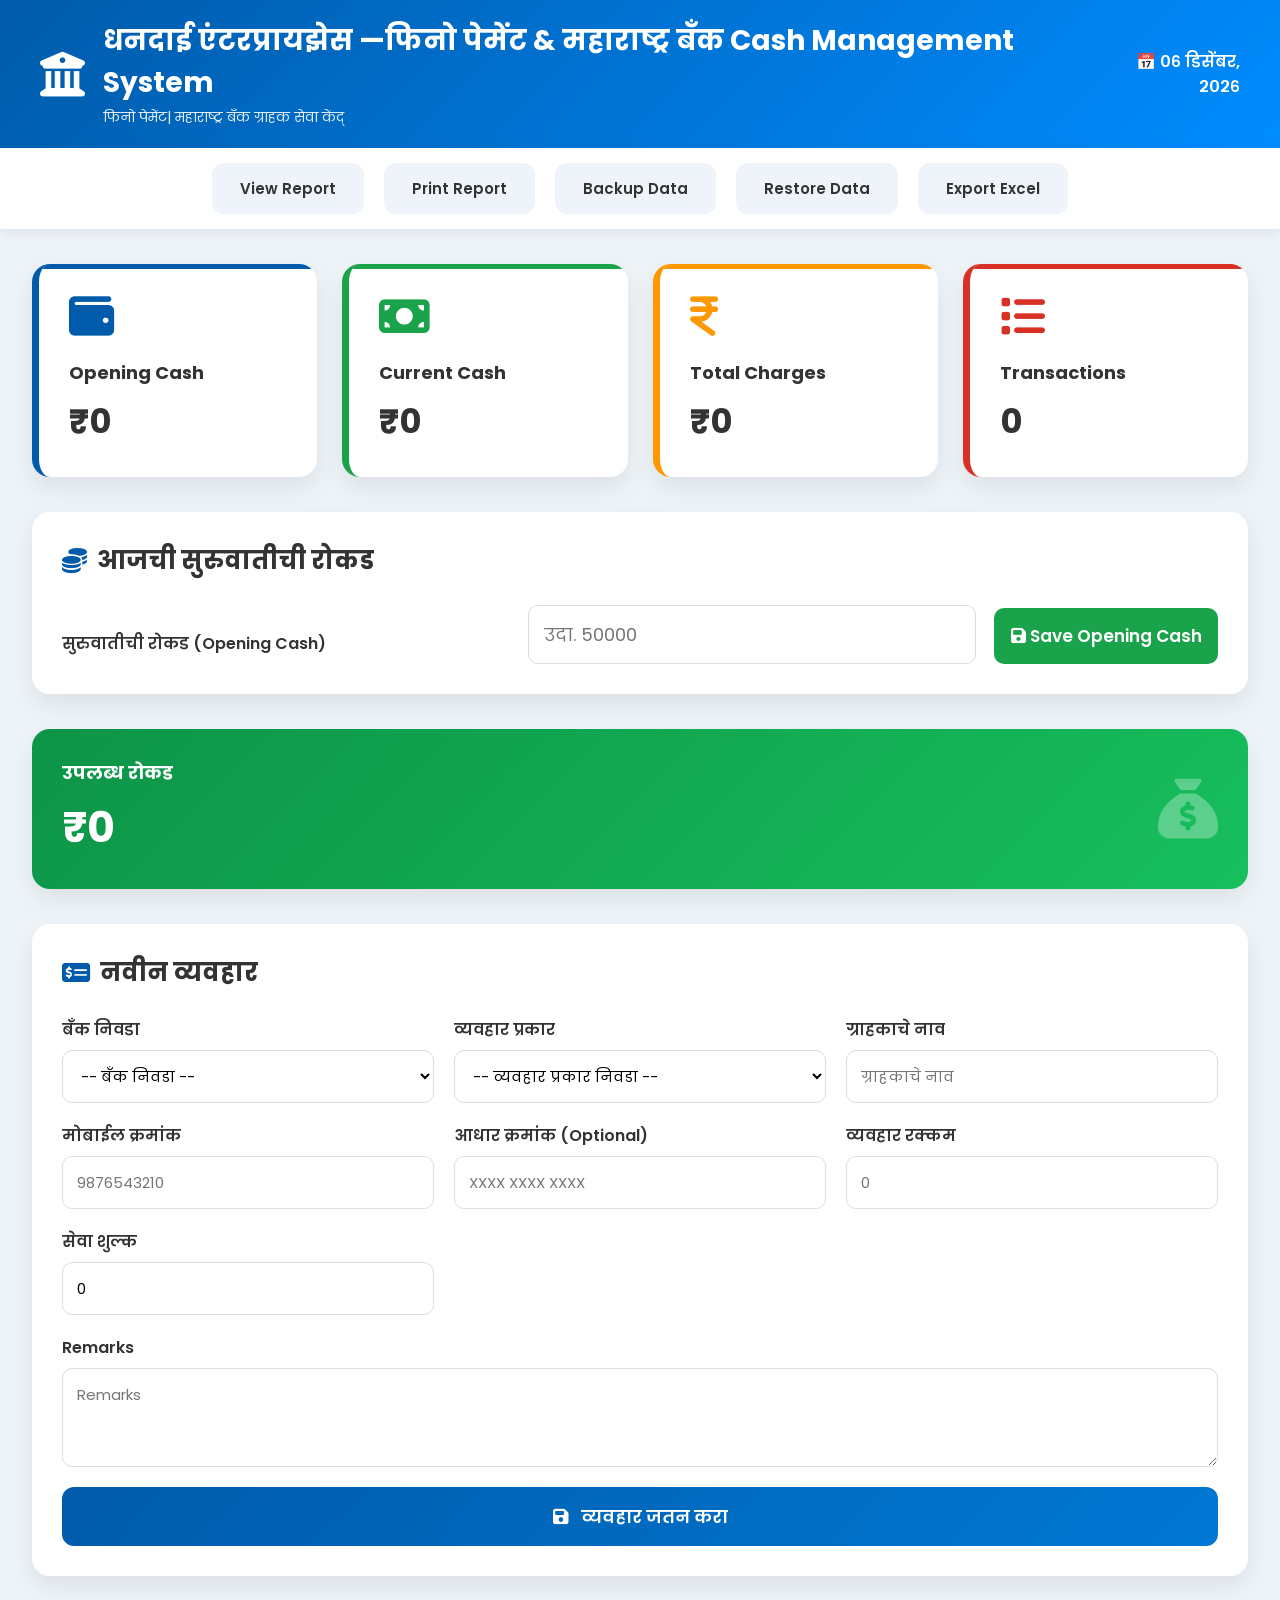
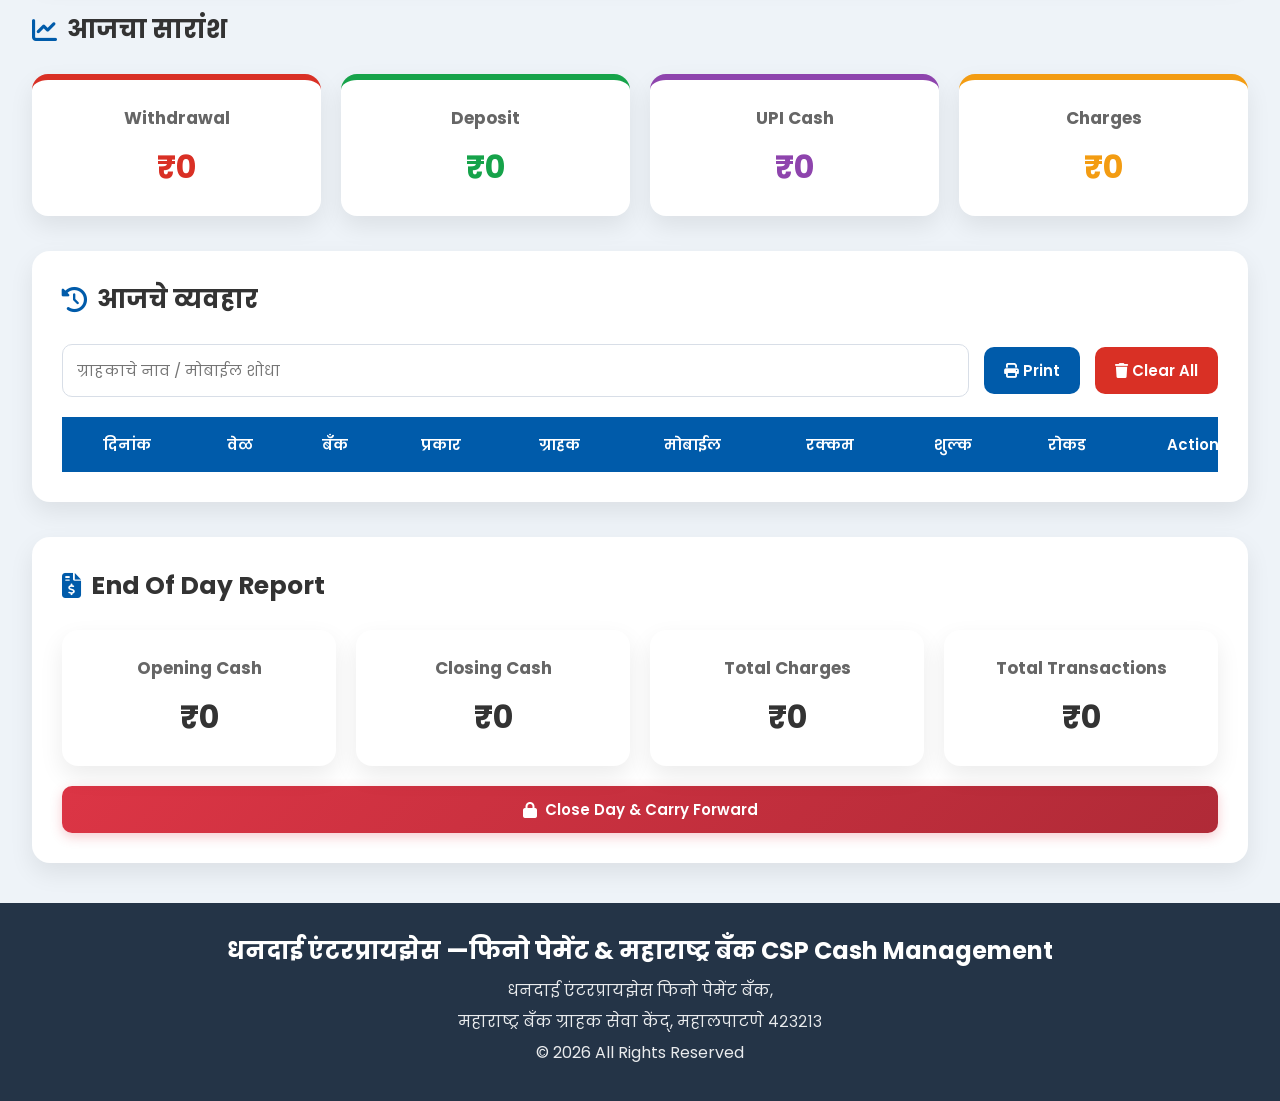
==== Index.html @ 4e7c594b "first commit1" ====
<!DOCTYPE html>
<html lang="mr">

<head>

    <meta charset="UTF-8">
    <meta http-equiv="X-UA-Compatible" content="IE=edge">

    <meta name="viewport"
          content="width=device-width, initial-scale=1.0">

    <title>
       
धनदाई एंटरप्रायझेस</strong> —फिनो पेमेंट & महाराष्ट्र बँक  Cash Management System
    </title>

    <!-- Font Awesome -->

    <link rel="stylesheet"
          href="https://cdnjs.cloudflare.com/ajax/libs/font-awesome/6.7.2/css/all.min.css">

    <!-- Google Font -->

    <link rel="preconnect"
          href="https://fonts.googleapis.com">

    <link rel="preconnect"
          href="https://fonts.gstatic.com"
          crossorigin>

    <link href="https://fonts.googleapis.com/css2?family=Poppins:wght@300;400;500;600;700&display=swap"
          rel="stylesheet">

    <!-- CSS -->

    <link rel="stylesheet"
          href="style.css">

</head>

<body>

<!--==============================
        HEADER
================================-->

<header class="top-header">

    <div class="logo">

        <i class="fa-solid fa-building-columns"></i>

        <div>

            <h1>
धनदाई एंटरप्रायझेस</strong> —फिनो पेमेंट & महाराष्ट्र बँक  Cash Management System</h1>

            <p>
                फिनो पेमेंट|
               महाराष्ट्र बँक ग्राहक सेवा  केंद्
            </p>

        </div>

    </div>

    <div class="header-right">

        <span id="todayDate"></span>

    </div>

</header>

<!--==============================
        NAVIGATION
================================-->

<nav class="navbar">



<button id="viewReport" onclick="redirectReport()" >
View Report
</button>


<button id="printDailyReport">
Print Report
</button>

   <button id="exportBackup">
    Backup Data
</button>

<button id="importBackupBtn">
    Restore Data
</button>

<input 
type="file"
id="importBackup"
accept=".json"
style="display:none">


<button id="exportExcel">
    Export Excel
</button>
    <!-- <button class="active"> -->
        <!-- <i class="fa fa-home"></i> -->
        <!-- Dashboard -->
    <!-- </button> -->

    <!-- <button> -->
        <!-- <i class="fa fa-money-bill-wave"></i> -->
        <!-- Transactions -->
    <!-- </button> -->

    <!-- <button> -->
        <!-- <i class="fa fa-chart-column"></i> -->
        <!-- Reports -->
    <!-- </button> -->

    <!-- <button> -->
        <!-- <i class="fa fa-gear"></i> -->
        <!-- Settings -->
    <!-- </button> -->

</nav>

<!--==============================
        DASHBOARD
================================-->

<section class="dashboard">

    <div class="card blue">

        <i class="fa fa-wallet"></i>

        <h3>Opening Cash</h3>

        <h2 id="openingCashCard">
            ₹0
        </h2>

    </div>

    <div class="card green">

        <i class="fa fa-money-bill"></i>

        <h3>Current Cash</h3>

        <h2 id="currentCashCard">
            ₹0
        </h2>

    </div>

    <div class="card orange">

        <i class="fa fa-indian-rupee-sign"></i>

        <h3>Total Charges</h3>

        <h2 id="chargesCard">
            ₹0
        </h2>

    </div>

    <div class="card red">

        <i class="fa fa-list"></i>

        <h3>Transactions</h3>

        <h2 id="transactionCount">
            0
        </h2>

    </div>

</section>

<!--==============================
        OPENING CASH
================================-->

<section class="opening-section">

    <div class="section-title">

        <i class="fa fa-coins"></i>

        <h2>
            आजची सुरुवातीची रोकड
        </h2>
		<!-- <div class="card"> -->
    <!-- <h3>मागील दिवसाची शिल्लक</h3> -->
    <!-- <h2 id="previousDayCash">₹0</h2> -->
<!-- </div>	 -->

    </div>

    <div class="opening-box">

       <!-- <label> -->

            <!-- updateCash -->

        <!-- </label> -->

        <!-- <input -->
            <!-- type="number" -->
            <!-- id="updateCash" -->
            <!-- placeholder="उदा. 50000"> -->
        <label>

            सुरुवातीची रोकड (Opening Cash)

        </label>

        <input
            type="number"
            id="openingCash"
            placeholder="उदा. 50000">

        <button
            id="saveOpeningCash">

            <i class="fa fa-save"></i>

            Save Opening Cash

        </button>

    </div>

</section>

<!--==============================
        LIVE CASH STATUS
================================-->

<section class="cash-status">

    <div class="status-box">

        <div>

            <h3>

                उपलब्ध रोकड

            </h3>

            <h1 id="liveCash">

                ₹0

            </h1>

        </div>

        <i class="fa fa-sack-dollar"></i>

    </div>

</section>

<!--==============================
    NEXT PART STARTS HERE
    Transaction Form
================================-->
<!-- ===================================================
        TRANSACTION ENTRY
==================================================== -->

<section class="transaction-section">

    <div class="section-title">
        <i class="fa-solid fa-money-check-dollar"></i>
        <h2>नवीन व्यवहार</h2>
    </div>
	<div id="errorBox" class="error-box" style="display:none;"></div>
   <form id="application-form" novalidate>
    <div class="transaction-form">

        <!-- Bank -->

        <div class="form-group">

            <label>
                बँक निवडा
            </label>

            <select id="bank" required>
                 <option value="">-- बँक निवडा --</option>
                <option value="FINO">
                    Fino Payment Bank
                </option>

                <option value="BOM">
                    Bank of Maharashtra
                </option>	

            </select>

        </div>

        <!-- Transaction Type -->

        <div class="form-group">

            <label>

                व्यवहार प्रकार

            </label>

            <select id="transactionType" required >

              <option value="">-- व्यवहार प्रकार निवडा --</option>
                <option value="withdrawal">
                    AEPS Withdrawal
                </option>

                <option value="deposit">
                    AEPS Deposit
                </option>

                <option value="upi">
                    UPI / PhonePe Cash
                </option>

                <option value="cashin">
                    Cash In
                </option>

                <option value="cashout">
                    Cash Out
                </option>

            </select>

        </div>

        <!-- Customer Name -->

        <div class="form-group">

            <label>

                ग्राहकाचे नाव

            </label>

            <input
                type="text"
                id="customerName"
                placeholder="ग्राहकाचे नाव">

        </div>

        <!-- Mobile -->

        <div class="form-group">

            <label>

                मोबाईल क्रमांक

            </label>

            <input
                type="text"
                id="mobile"
                maxlength="10"
                placeholder="9876543210">

        </div>

        <!-- Aadhaar -->

        <div class="form-group">

            <label>

                आधार क्रमांक (Optional)

            </label>

            <input required	
                type="text"
                id="aadhaar"
                maxlength="12"
                placeholder="XXXX XXXX XXXX">

        </div>

        <!-- Amount -->

        <div class="form-group">

            <label>

                व्यवहार रक्कम

            </label>

            <input
                type="number"
                id="amount"
                placeholder="0" required>

        </div>

        <!-- Charge -->

        <div class="form-group">

            <label>

                सेवा शुल्क

            </label>

            <input
                type="number"
                id="charge"
                readonly
                value="0">

        </div>

        <!-- Remarks -->

        <div class="form-group full-width">

            <label>

                Remarks

            </label>

            <textarea
                id="remarks"
                rows="3"
                placeholder="Remarks"></textarea>

        </div>

        <!-- Save -->

        <div class="form-group full-width">

            <button   id="saveTransactions">

                <i class="fa-solid fa-floppy-disk"></i>

                व्यवहार जतन करा

            </button>

        </div>

    </div>
</form>
</section>

<!-- ===================================================
        TODAY SUMMARY
==================================================== -->

<section class="summary-section">

    <div class="section-title">

        <i class="fa-solid fa-chart-line"></i>

        <h2>

            आजचा सारांश

        </h2>

    </div>

    <div class="summary-grid">

        <div class="summary-card withdrawal">

            <h4>

                Withdrawal

            </h4>

            <h2 id="totalWithdrawal">

                ₹0

            </h2>

        </div>

        <div class="summary-card deposit">

            <h4>

                Deposit

            </h4>

            <h2 id="totalDeposit">

                ₹0

            </h2>

        </div>

        <div class="summary-card upi">

            <h4>

                UPI Cash

            </h4>

            <h2 id="totalUPI">

                ₹0

            </h2>

        </div>

        <div class="summary-card charges">

            <h4>

                Charges

            </h4>

            <h2 id="totalCharges">

                ₹0

            </h2>

        </div>

    </div>

</section>

<!-- ===================================================
        PART 1C STARTS BELOW
        Transaction History
==================================================== -->
<!-- ===================================================
        TRANSACTION HISTORY
==================================================== -->

<section class="history-section">

    <div class="section-title">

        <i class="fa-solid fa-clock-rotate-left"></i>

        <h2>आजचे व्यवहार</h2>

    </div>

    <div class="table-actions">

        <input
            type="text"
            id="searchTransaction"
            placeholder="ग्राहकाचे नाव / मोबाईल शोधा">

        <button id="printReport">
            <i class="fa fa-print"></i>
            Print
        </button>

        <button id="clearTransactions">
            <i class="fa fa-trash"></i>
            Clear All
        </button>

    </div>

    <div class="table-responsive">

        <table id="transactionTable">

            <thead>

                <tr>

                     <th>दिनांक </th>
                    <th>वेळ</th>

                    <th>बँक</th>

                    <th>प्रकार</th>

                    <th>ग्राहक</th>

                    <th>मोबाईल</th>

                    <th>रक्कम</th>

                    <th>शुल्क</th>

                    <th>रोकड</th>

                    <th>Action</th>

                </tr>

            </thead>

            <tbody id="transactionBody">

                <!-- JavaScript inserts rows here -->

            </tbody>

        </table>

    </div>

</section>


<!-- ===================================================
        END OF DAY SUMMARY
==================================================== -->

<section class="eod-section">

    <div class="section-title">

        <i class="fa-solid fa-file-invoice-dollar"></i>

        <h2>End Of Day Report</h2>

    </div>

    <div class="summary-grid">

        <div class="summary-card">

            <h4>Opening Cash</h4>

            <h2 id="eodOpening">

                ₹0

            </h2>

        </div>

        <div class="summary-card">

            <h4>Closing Cash</h4>

            <h2 id="eodClosing">

                ₹0

            </h2>

        </div>

        <div class="summary-card">

            <h4>Total Charges</h4>

            <h2 id="eodCharges">

                ₹0

            </h2>

        </div>

        <div class="summary-card">

            <h4>Total Transactions</h4>

            <h2 id="eodTransactions">

                0

            </h2>

        </div>
		<!-- EOD CLOSE BUTTON -->

    <div class="form-group full-width">


        <button
            type="button"
            id="closeDayBtn"
            class="danger-btn">


            <i class="fa-solid fa-lock"></i>


            Close Day & Carry Forward


        </button>


    </div>

    </div>

</section>


<!-- ===================================================
        EDIT TRANSACTION MODAL
==================================================== -->

<div
    class="modal"
    id="editModal">

    <div class="modal-content">

        <div class="modal-header">

            <h2>

                Edit Transaction

            </h2>

            <span
                class="close"
                id="closeModal">

                &times;

            </span>

        </div>

        <div class="modal-body">

            <input
                type="hidden"
                id="editIndex">

            <label>

                Customer Name

            </label>

            <input
                type="text"
                id="editCustomer">

            <label>

                Mobile

            </label>

            <input
                type="text"
                id="editMobile">

            <label>

                Amount

            </label>

            <input
                type="number"
                id="editAmount">

            <label>

                Charge

            </label>

            <input
                type="number"
                id="editCharge">

            <label>

                Remarks

            </label>

            <textarea
                id="editRemarks"
                rows="3"></textarea>

        </div>

        <div class="modal-footer">

            <button id="updateTransaction">

                Update

            </button>

            <button id="cancelEdit">

                Cancel

            </button>

        </div>

    </div>

</div>


<!-- ===================================================
        FOOTER
==================================================== -->

<footer>

    <div class="footer-content">

        <h3>

            
धनदाई एंटरप्रायझेस</strong> —फिनो पेमेंट & महाराष्ट्र बँक CSP Cash Management

        </h3>

        <p>

           धनदाई एंटरप्रायझेस</strong> फिनो पेमेंट बँक, </p>
        <p>महाराष्ट्र बँक ग्राहक सेवा  केंद्, महालपाटणे ४२३२१३

        </p>

        <p>

            © 2026 All Rights Reserved

        </p>

    </div>

</footer>


<!-- ===================================================
        JAVASCRIPT FILE
==================================================== -->

<script src="app.js"></script>

</body>

</html>
---- style.css ----
/* =========================================================
   DHANADAYI CSP CASH MANAGER
   Part 2A
=========================================================*/

/* Google Font */

@import url('https://fonts.googleapis.com/css2?family=Poppins:wght@300;400;500;600;700;800&display=swap');

/* =========================================================
   RESET
=========================================================*/

*{
    margin:0;
    padding:0;
    box-sizing:border-box;
}

html{
    scroll-behavior:smooth;
}

body{

    font-family:'Poppins',sans-serif;

    background:#eef3f8;

    color:#333;

    min-height:100vh;

}


/* =========================================================
   VARIABLES
=========================================================*/

:root{

    --primary:#005baa;

    --secondary:#ffb000;

    --success:#1aa34a;

    --danger:#d93025;

    --warning:#ff9800;

    --white:#ffffff;

    --dark:#243447;

    --light:#f7f9fb;

    --border:#d8dee7;

    --shadow:0 10px 25px rgba(0,0,0,.08);

    --radius:14px;

}


/* =========================================================
   HEADER
=========================================================*/

.top-header{

    display:flex;

    justify-content:space-between;

    align-items:center;

    padding:20px 40px;

    background:linear-gradient(135deg,#005baa,#008cff);

    color:#fff;

    box-shadow:var(--shadow);

}

.logo{

    display:flex;

    align-items:center;

    gap:18px;

}

.logo i{

    font-size:45px;

}

.logo h1{

    font-size:28px;

    font-weight:700;

}

.logo p{

    margin-top:3px;

    opacity:.9;

    font-size:14px;

}

.header-right{

    text-align:right;

    font-size:16px;

    font-weight:600;

}


/* =========================================================
   NAVBAR
=========================================================*/

.navbar{

    background:#fff;

    display:flex;

    justify-content:center;

    gap:20px;

    padding:15px;

    box-shadow:0 3px 12px rgba(0,0,0,.08);

}

.navbar button{

    border:none;

    outline:none;

    cursor:pointer;

    background:#eef4fa;

    color:#333;

    padding:14px 28px;

    border-radius:12px;

    font-size:15px;

    font-weight:600;

    transition:.30s;

}

.navbar button i{

    margin-right:8px;

}

.navbar button:hover{

    background:var(--primary);

    color:#fff;

}

.navbar button.active{

    background:var(--primary);

    color:#fff;

}


/* =========================================================
   SECTION TITLE
=========================================================*/

.section-title{

    display:flex;

    align-items:center;

    gap:10px;

    margin-bottom:25px;

}

.section-title i{

    color:var(--primary);

    font-size:25px;

}

.section-title h2{

    font-size:25px;

    font-weight:700;

}


/* =========================================================
   DASHBOARD
=========================================================*/

.dashboard{

    width:95%;

    margin:35px auto;

    display:grid;

    grid-template-columns:repeat(auto-fit,minmax(250px,1fr));

    gap:25px;

}

.card{

    background:#fff;

    border-radius:18px;

    padding:30px;

    box-shadow:var(--shadow);

    transition:.35s;

    position:relative;

    overflow:hidden;

}

.card:hover{

    transform:translateY(-6px);

}

.card::before{

    position:absolute;

    content:"";

    width:100%;

    height:5px;

    left:0;

    top:0;

}

.card i{

    font-size:45px;

    margin-bottom:20px;

}

.card h3{

    font-size:18px;

    margin-bottom:10px;

}

.card h2{

    font-size:34px;

}

.blue{

    border-left:7px solid var(--primary);

}

.blue::before{

    background:var(--primary);

}

.blue i{

    color:var(--primary);

}

.green{

    border-left:7px solid var(--success);

}

.green::before{

    background:var(--success);

}

.green i{

    color:var(--success);

}

.orange{

    border-left:7px solid var(--warning);

}

.orange::before{

    background:var(--warning);

}

.orange i{

    color:var(--warning);

}

.red{

    border-left:7px solid var(--danger);

}

.red::before{

    background:var(--danger);

}

.red i{

    color:var(--danger);

}


/* =========================================================
   OPENING CASH
=========================================================*/

.opening-section{

    width:95%;

    margin:auto;

    background:#fff;

    padding:30px;

    border-radius:18px;

    box-shadow:var(--shadow);

}

.opening-box{

    display:grid;

    grid-template-columns:2fr 2fr 1fr;

    gap:18px;

    align-items:end;

}

.opening-box label{

    display:block;

    margin-bottom:8px;

    font-weight:600;

}

.opening-box input{

    width:100%;

    padding:15px;

    border-radius:10px;

    border:1px solid var(--border);

    font-size:18px;

}

.opening-box button{

    padding:15px;

    background:var(--success);

    color:#fff;

    border:none;

    border-radius:10px;

    cursor:pointer;

    font-size:17px;

    font-weight:600;

    transition:.30s;

}

.opening-box button:hover{

    background:#12843b;

}


/* =========================================================
   LIVE CASH
=========================================================*/

.cash-status{

    width:95%;

    margin:35px auto;

}

.status-box{

    background:linear-gradient(135deg,#0d9448,#17bf5d);

    color:#fff;

    padding:30px;

    border-radius:18px;

    display:flex;

    justify-content:space-between;

    align-items:center;

    box-shadow:var(--shadow);

}

.status-box h3{

    font-size:18px;

    margin-bottom:10px;

}

.status-box h1{

    font-size:42px;

    font-weight:700;

}

.status-box i{

    font-size:60px;

    opacity:.30;

}


/* =========================================================
   COMMON INPUTS
=========================================================*/

input,
select,
textarea{

    width:100%;

    padding:14px;

    border:1px solid var(--border);

    border-radius:10px;

    outline:none;

    font-size:15px;

    font-family:'Poppins',sans-serif;

    transition:.30s;

}

input:focus,
select:focus,
textarea:focus{

    border-color:var(--primary);

    box-shadow:0 0 8px rgba(0,91,170,.2);

}

button{

    font-family:'Poppins',sans-serif;

}

button:hover{

    opacity:.95;

}
/* =========================================================
   TRANSACTION SECTION
=========================================================*/

.transaction-section{

    width:95%;

    margin:35px auto;

    background:#fff;

    border-radius:18px;

    padding:30px;

    box-shadow:var(--shadow);

}

.transaction-form{

    display:grid;

    grid-template-columns:repeat(auto-fit,minmax(280px,1fr));

    gap:20px;

}

.form-group{

    display:flex;

    flex-direction:column;

}

.form-group label{

    margin-bottom:8px;

    font-weight:600;

    color:#333;

}

.form-group input,
.form-group select,
.form-group textarea{

    background:#fff;

}

.form-group textarea{

    resize:vertical;

    min-height:90px;

}

.full-width{

    grid-column:1/-1;

}


/* =========================================================
   SAVE BUTTON
=========================================================*/

#saveTransactions{

    background:linear-gradient(135deg,#005baa,#0078d4);

    color:#fff;

    border:none;

    padding:16px;

    font-size:18px;

    font-weight:600;

    border-radius:12px;

    cursor:pointer;

    transition:.3s;

}

#saveTransactions:hover{

    transform:translateY(-2px);

    box-shadow:0 10px 25px rgba(0,91,170,.25);

}

#saveTransactions i{

    margin-right:8px;

}

/* ===============================
   Danger Button
================================*/

.danger-btn{

    display:inline-flex;

    align-items:center;

    justify-content:center;

    gap:8px;

    background:linear-gradient(135deg,#dc3545,#b02a37);

    color:#fff;

    border:none;

    border-radius:10px;

    padding:12px 20px;

    font-size:15px;

    font-weight:600;

    cursor:pointer;

    transition:all .3s ease;

    box-shadow:0 4px 12px rgba(220,53,69,.25);

}

.danger-btn:hover{

    background:linear-gradient(135deg,#c82333,#991f2b);

    transform:translateY(-2px);

    box-shadow:0 8px 18px rgba(220,53,69,.35);

}

.danger-btn:active{

    transform:translateY(0);

    box-shadow:0 2px 8px rgba(220,53,69,.25);

}

.danger-btn:focus{

    outline:none;

    box-shadow:0 0 0 4px rgba(220,53,69,.25);

}

.danger-btn:disabled{

    background:#b5b5b5;

    cursor:not-allowed;

    box-shadow:none;

    transform:none;

    opacity:.7;

}

.danger-btn i{

    font-size:16px;

}
/* =========================================================
   SUMMARY SECTION
=========================================================*/

.summary-section{

    width:95%;

    margin:35px auto;

}

.summary-grid{

    display:grid;

    grid-template-columns:repeat(auto-fit,minmax(220px,1fr));

    gap:20px;

}

.summary-card{

    background:#fff;

    border-radius:16px;

    padding:25px;

    text-align:center;

    box-shadow:var(--shadow);

    transition:.3s;

    position:relative;

    overflow:hidden;

}

.summary-card:hover{

    transform:translateY(-5px);

}

.summary-card h4{

    font-size:17px;

    color:#666;

    margin-bottom:12px;

}

.summary-card h2{

    font-size:32px;

    font-weight:700;

}


/* =========================================================
   SUMMARY COLORS
=========================================================*/

.withdrawal{

    border-top:6px solid #d93025;

}

.withdrawal h2{

    color:#d93025;

}

.deposit{

    border-top:6px solid #16a34a;

}

.deposit h2{

    color:#16a34a;

}

.upi{

    border-top:6px solid #8e44ad;

}

.upi h2{

    color:#8e44ad;

}

.charges{

    border-top:6px solid #f39c12;

}

.charges h2{

    color:#f39c12;

}


/* =========================================================
   TRANSACTION TYPE COLORS
=========================================================*/

.withdraw-bg{

    background:#fdecec;

}

.deposit-bg{

    background:#ecfff3;

}

.upi-bg{

    background:#f5ecff;

}

.cashin-bg{

    background:#e9fbff;

}

.cashout-bg{

    background:#fff4dd;

}


/* =========================================================
   FORM VALIDATION
=========================================================*/

input.error,
select.error,
textarea.error{

    border:2px solid #d93025;

    background:#fff2f2;

}

.error-text{

    color:#d93025;

    font-size:13px;

    margin-top:5px;

}


/* =========================================================
   SUCCESS MESSAGE
=========================================================*/

.success-box{

    background:#eafaf0;

    color:#16a34a;

    border-left:5px solid #16a34a;

    padding:15px;

    border-radius:10px;

    margin-bottom:20px;

    font-weight:600;

}


/* =========================================================
   WARNING MESSAGE
=========================================================*/

.warning-box{

    background:#fff8e8;

    color:#e67e22;

    border-left:5px solid #f39c12;

    padding:15px;

    border-radius:10px;

    margin-bottom:20px;

}


/* =========================================================
   BADGE
=========================================================*/

.badge{

    display:inline-block;

    padding:5px 12px;

    border-radius:50px;

    font-size:13px;

    font-weight:600;

}

.badge-fino{

    background:#d9ebff;

    color:#005baa;

}

.badge-bom{

    background:#fff2d7;

    color:#9a5a00;

}


/* =========================================================
   BUTTONS
=========================================================*/

.btn{

    padding:12px 18px;

    border:none;

    border-radius:10px;

    cursor:pointer;

    font-weight:600;

    transition:.3s;

}

.btn-primary{

    background:#005baa;

    color:#fff;

}

.btn-success{

    background:#16a34a;

    color:#fff;

}

.btn-danger{

    background:#d93025;

    color:#fff;

}

.btn-warning{

    background:#f39c12;

    color:#fff;

}

.btn:hover{

    transform:translateY(-2px);

}


/* =========================================================
   CARD ANIMATION
=========================================================*/

.card,
.summary-card,
.transaction-section,
.opening-section{

    animation:fadeUp .5s ease;

}

@keyframes fadeUp{

    from{

        opacity:0;

        transform:translateY(20px);

    }

    to{

        opacity:1;

        transform:translateY(0);

    }

}


/* =========================================================
   LOADING SPINNER
=========================================================*/

.loader{

    width:40px;

    height:40px;

    border:5px solid #ddd;

    border-top:5px solid #005baa;

    border-radius:50%;

    animation:spin .8s linear infinite;

    margin:auto;

}

@keyframes spin{

    from{

        transform:rotate(0deg);

    }

    to{

        transform:rotate(360deg);

    }

}


/* =========================================================
   SPACING UTILITIES
=========================================================*/

.mt-10{margin-top:10px;}
.mt-20{margin-top:20px;}
.mt-30{margin-top:30px;}

.mb-10{margin-bottom:10px;}
.mb-20{margin-bottom:20px;}
.mb-30{margin-bottom:30px;}

.text-center{

    text-align:center;

}

.text-right{

    text-align:right;

}

.fw-bold{

    font-weight:700;

}
/* =========================================================
   PART 2C-1
   TRANSACTION TABLE
=========================================================*/

.history-section{

    width:95%;

    margin:35px auto;

    background:#fff;

    border-radius:18px;

    padding:30px;

    box-shadow:var(--shadow);

}

.table-actions{

    display:flex;

    justify-content:space-between;

    align-items:center;

    gap:15px;

    margin-bottom:20px;

    flex-wrap:wrap;

}

.table-actions input{

    flex:1;

    min-width:250px;

}

.table-actions button{

    border:none;

    padding:12px 20px;

    border-radius:10px;

    cursor:pointer;

    font-size:15px;

    font-weight:600;

    color:#fff;

    transition:.3s;

}

#printReport{

    background:#005baa;

}

#printReport:hover{

    background:#004b8d;

}

#clearTransactions{

    background:#d93025;

}

#clearTransactions:hover{

    background:#b71c1c;

}


/* =========================================================
   TABLE
=========================================================*/

.table-responsive{

    width:100%;

    overflow-x:auto;

}

table{

    width:100%;

    border-collapse:collapse;

    min-width:1200px;

}

thead{

    background:#005baa;

    color:#fff;

}

thead th{

    padding:16px;

    text-align:center;

    font-size:15px;

    font-weight:600;

}

tbody td{

    padding:14px;

    border-bottom:1px solid #e7e7e7;

    text-align:center;

    font-size:14px;

}

tbody tr:nth-child(even){

    background:#f8fbff;

}

tbody tr:hover{

    background:#eef6ff;

}

.amount-credit{

    color:#16a34a;

    font-weight:700;

}

.amount-debit{

    color:#d93025;

    font-weight:700;

}

.balance{

    font-weight:700;

    color:#005baa;

}


/* =========================================================
   ACTION BUTTONS
=========================================================*/

.action-btn{

    border:none;

    cursor:pointer;

    padding:8px 12px;

    border-radius:8px;

    color:#fff;

    margin:2px;

    transition:.3s;

}

.edit-btn{

    background:#ff9800;

}

.edit-btn:hover{

    background:#e68900;

}

.delete-btn{

    background:#d93025;

}

.delete-btn:hover{

    background:#b71c1c;

}


/* =========================================================
   END OF DAY SUMMARY
=========================================================*/

.eod-section{

    width:95%;

    margin:35px auto;

    background:#fff;

    border-radius:18px;

    padding:30px;

    box-shadow:var(--shadow);

}


/* =========================================================
   MODAL
=========================================================*/

.modal{

    display:none;

    position:fixed;

    inset:0;

    background:rgba(0,0,0,.55);

    z-index:999;

    justify-content:center;

    align-items:center;

    padding:20px;

}

.modal-content{

    width:100%;

    max-width:650px;

    background:#fff;

    border-radius:18px;

    overflow:hidden;

    animation:modalOpen .35s ease;

}

@keyframes modalOpen{

    from{

        transform:translateY(-30px);

        opacity:0;

    }

    to{

        transform:translateY(0);

        opacity:1;

    }

}

.modal-header{

    background:#005baa;

    color:#fff;

    padding:18px 25px;

    display:flex;

    justify-content:space-between;

    align-items:center;

}

.modal-header h2{

    font-size:22px;

}

.close{

    font-size:30px;

    cursor:pointer;

}

.modal-body{

    padding:25px;

}

.modal-body label{

    display:block;

    margin-top:15px;

    margin-bottom:6px;

    font-weight:600;

}

.modal-footer{

    display:flex;

    justify-content:flex-end;

    gap:12px;

    padding:20px 25px;

    background:#f5f7fa;

}

#updateTransaction{

    background:#16a34a;

    color:#fff;

    border:none;

    padding:12px 22px;

    border-radius:10px;

    cursor:pointer;

}

#cancelEdit{

    background:#d93025;

    color:#fff;

    border:none;

    padding:12px 22px;

    border-radius:10px;

    cursor:pointer;

}


/* =========================================================
   FOOTER
=========================================================*/

footer{

    margin-top:40px;

    background:#243447;

    color:#fff;

    text-align:center;

    padding:30px 20px;

}

.footer-content h3{

    margin-bottom:10px;

    font-size:24px;

}

.footer-content p{

    margin:6px 0;

    opacity:.9;

}

/* =========================================================
   PART 2C-2A
   RESPONSIVE DESIGN
=========================================================*/


/* =========================================================
   LARGE DESKTOP
=========================================================*/

@media (max-width:1200px){

    .top-header{

        padding:20px 25px;

    }


    .logo h1{

        font-size:24px;

    }


    .dashboard{

        grid-template-columns:repeat(2,1fr);

    }


    .opening-box{

        grid-template-columns:1fr 1fr;

    }


    .opening-box button{

        grid-column:1/-1;

    }

}



/* =========================================================
   TABLET VIEW
=========================================================*/

@media (max-width:992px){


    .top-header{

        flex-direction:column;

        text-align:center;

        gap:15px;

    }


    .header-right{

        text-align:center;

    }


    .navbar{

        flex-wrap:wrap;

    }


    .navbar button{

        padding:12px 18px;

    }


    .dashboard{

        grid-template-columns:repeat(2,1fr);

    }


    .transaction-form{

        grid-template-columns:repeat(2,1fr);

    }


    .summary-grid{

        grid-template-columns:repeat(2,1fr);

    }


    .status-box h1{

        font-size:36px;

    }


}



/* =========================================================
   MOBILE VIEW
=========================================================*/

@media (max-width:768px){


    body{

        font-size:14px;

    }



    .top-header{

        padding:18px 15px;

    }



    .logo{

        flex-direction:column;

        gap:8px;

    }



    .logo i{

        font-size:38px;

    }



    .logo h1{

        font-size:20px;

    }



    .logo p{

        font-size:12px;

    }



    .navbar{

        display:grid;

        grid-template-columns:repeat(2,1fr);

        gap:10px;

        padding:12px;

    }



    .navbar button{

        width:100%;

        font-size:13px;

        padding:12px 8px;

    }



    .dashboard{

        width:92%;

        grid-template-columns:1fr;

        gap:15px;

    }



    .card{

        padding:22px;

    }



    .card h2{

        font-size:28px;

    }



    .opening-section,
    .transaction-section,
    .history-section,
    .eod-section{

        width:92%;

        padding:20px;

    }



    .opening-box{

        grid-template-columns:1fr;

    }



    .transaction-form{

        grid-template-columns:1fr;

    }



    .full-width{

        grid-column:auto;

    }



    .summary-grid{

        grid-template-columns:1fr;

    }



    .status-box{

        padding:22px;

    }



    .status-box h1{

        font-size:30px;

    }



    .status-box i{

        font-size:45px;

    }



    .table-actions{

        flex-direction:column;

        align-items:stretch;

    }



    .table-actions button{

        width:100%;

    }



    .modal-content{

        max-height:90vh;

        overflow-y:auto;

    }



    .modal-footer{

        flex-direction:column;

    }



    .modal-footer button{

        width:100%;

    }



    footer{

        padding:25px 15px;

    }


}



/* =========================================================
   SMALL MOBILE
=========================================================*/

@media (max-width:480px){



    .navbar{

        grid-template-columns:1fr;

    }



    .section-title h2{

        font-size:20px;

    }



    .card i{

        font-size:35px;

    }



    .card h3{

        font-size:16px;

    }



    .summary-card h2{

        font-size:26px;

    }



    input,
    select,
    textarea{

        padding:12px;

        font-size:14px;

    }



    #saveTransaction{

        font-size:15px;

        padding:14px;

    }



    .footer-content h3{

        font-size:20px;

    }


}



/* =========================================================
   LANDSCAPE MOBILE
=========================================================*/

@media (max-height:500px) and (orientation:landscape){


    .top-header{

        flex-direction:row;

    }


    .dashboard{

        grid-template-columns:repeat(2,1fr);

    }


}

/* =========================================================
   PART 2C-2B
   PRINT + DARK MODE + FINAL POLISH
=========================================================*/


/* =========================================================
   PRINT REPORT STYLE
=========================================================*/

@media print {


    body{

        background:#fff;

        color:#000;

    }


    .top-header{

        background:#fff !important;

        color:#000;

        box-shadow:none;

        border-bottom:2px solid #000;

    }


    .navbar,
    .opening-section,
    .transaction-section,
    .table-actions,
    .modal,
    footer,
    button{

        display:none !important;

    }


    .dashboard{

        display:grid;

        grid-template-columns:repeat(4,1fr);

        gap:10px;

    }


    .card,
    .summary-card,
    .history-section,
    .eod-section{

        box-shadow:none;

        border:1px solid #000;

    }


    .history-section,
    .eod-section{

        width:100%;

        margin:10px 0;

    }


    table{

        min-width:100%;

        border:1px solid #000;

    }


    th{

        background:#eee !important;

        color:#000 !important;

    }


    td,
    th{

        border:1px solid #000;

        padding:8px;

    }


    .status-box{

        background:#fff !important;

        color:#000;

        border:2px solid #000;

    }


}



/* =========================================================
   DARK MODE
=========================================================*/


.dark-mode{


    background:#121212;

    color:#eee;

}



.dark-mode .top-header{

    background:#1e1e1e;

}



.dark-mode .navbar,
.dark-mode .card,
.dark-mode .opening-section,
.dark-mode .transaction-section,
.dark-mode .history-section,
.dark-mode .eod-section,
.dark-mode .summary-card{

    background:#1f1f1f;

    color:#eee;

}



.dark-mode input,
.dark-mode select,
.dark-mode textarea{

    background:#2a2a2a;

    color:#fff;

    border-color:#444;

}



.dark-mode table{

    color:#fff;

}



.dark-mode tbody tr:nth-child(even){

    background:#292929;

}



.dark-mode tbody tr:hover{

    background:#333;

}



.dark-mode .section-title h2,
.dark-mode label{

    color:#fff;

}



.dark-mode footer{

    background:#000;

}



/* =========================================================
   CUSTOM SCROLLBAR
=========================================================*/


::-webkit-scrollbar{

    width:10px;

    height:10px;

}


::-webkit-scrollbar-track{

    background:#eef3f8;

}


::-webkit-scrollbar-thumb{

    background:#005baa;

    border-radius:10px;

}


::-webkit-scrollbar-thumb:hover{

    background:#003f78;

}



/* =========================================================
   EXTRA UTILITY CLASSES
=========================================================*/


.d-none{

    display:none !important;

}


.d-flex{

    display:flex;

}


.align-center{

    align-items:center;

}


.justify-center{

    justify-content:center;

}


.justify-between{

    justify-content:space-between;

}



.w-100{

    width:100%;

}



.pointer{

    cursor:pointer;

}



.rounded{

    border-radius:12px;

}



.shadow{

    box-shadow:var(--shadow);

}



.text-primary{

    color:var(--primary);

}



.text-success{

    color:var(--success);

}



.text-danger{

    color:var(--danger);

}



.text-warning{

    color:var(--warning);

}



/* =========================================================
   SMOOTH TRANSITIONS
=========================================================*/


*{

    transition:

    background-color .25s ease,

    color .25s ease,

    border-color .25s ease;

}



/* =========================================================
   APPLICATION LOADING SCREEN
=========================================================*/


.app-loader{

    position:fixed;

    inset:0;

    background:#fff;

    display:flex;

    justify-content:center;

    align-items:center;

    z-index:9999;

}



.app-loader .spinner{

    width:60px;

    height:60px;

    border-radius:50%;

    border:6px solid #ddd;

    border-top-color:#005baa;

    animation:loaderRotate 1s linear infinite;

}



@keyframes loaderRotate{


    from{

        transform:rotate(0deg);

    }


    to{

        transform:rotate(360deg);

    }


}


/* =========================================================
   END OF STYLE.CSS
=========================================================*/

/* ===============================
   PROFESSIONAL ERROR MESSAGE
================================*/


.error-box{

    display:none;

    background:#fff0f0;

    color:#c62828;

    border-left:5px solid #d93025;

    padding:15px 20px;

    margin-bottom:20px;

    border-radius:10px;

    font-weight:600;

    animation:shake .3s;

}


.error-box ul{

    margin-left:20px;

}


.input-error{

    border:2px solid #d93025 !important;

    background:#fff5f5;

}


@keyframes shake{

    0%{

        transform:translateX(0);

    }

    25%{

        transform:translateX(-5px);

    }

    50%{

        transform:translateX(5px);

    }

    100%{

        transform:translateX(0);

    }

}
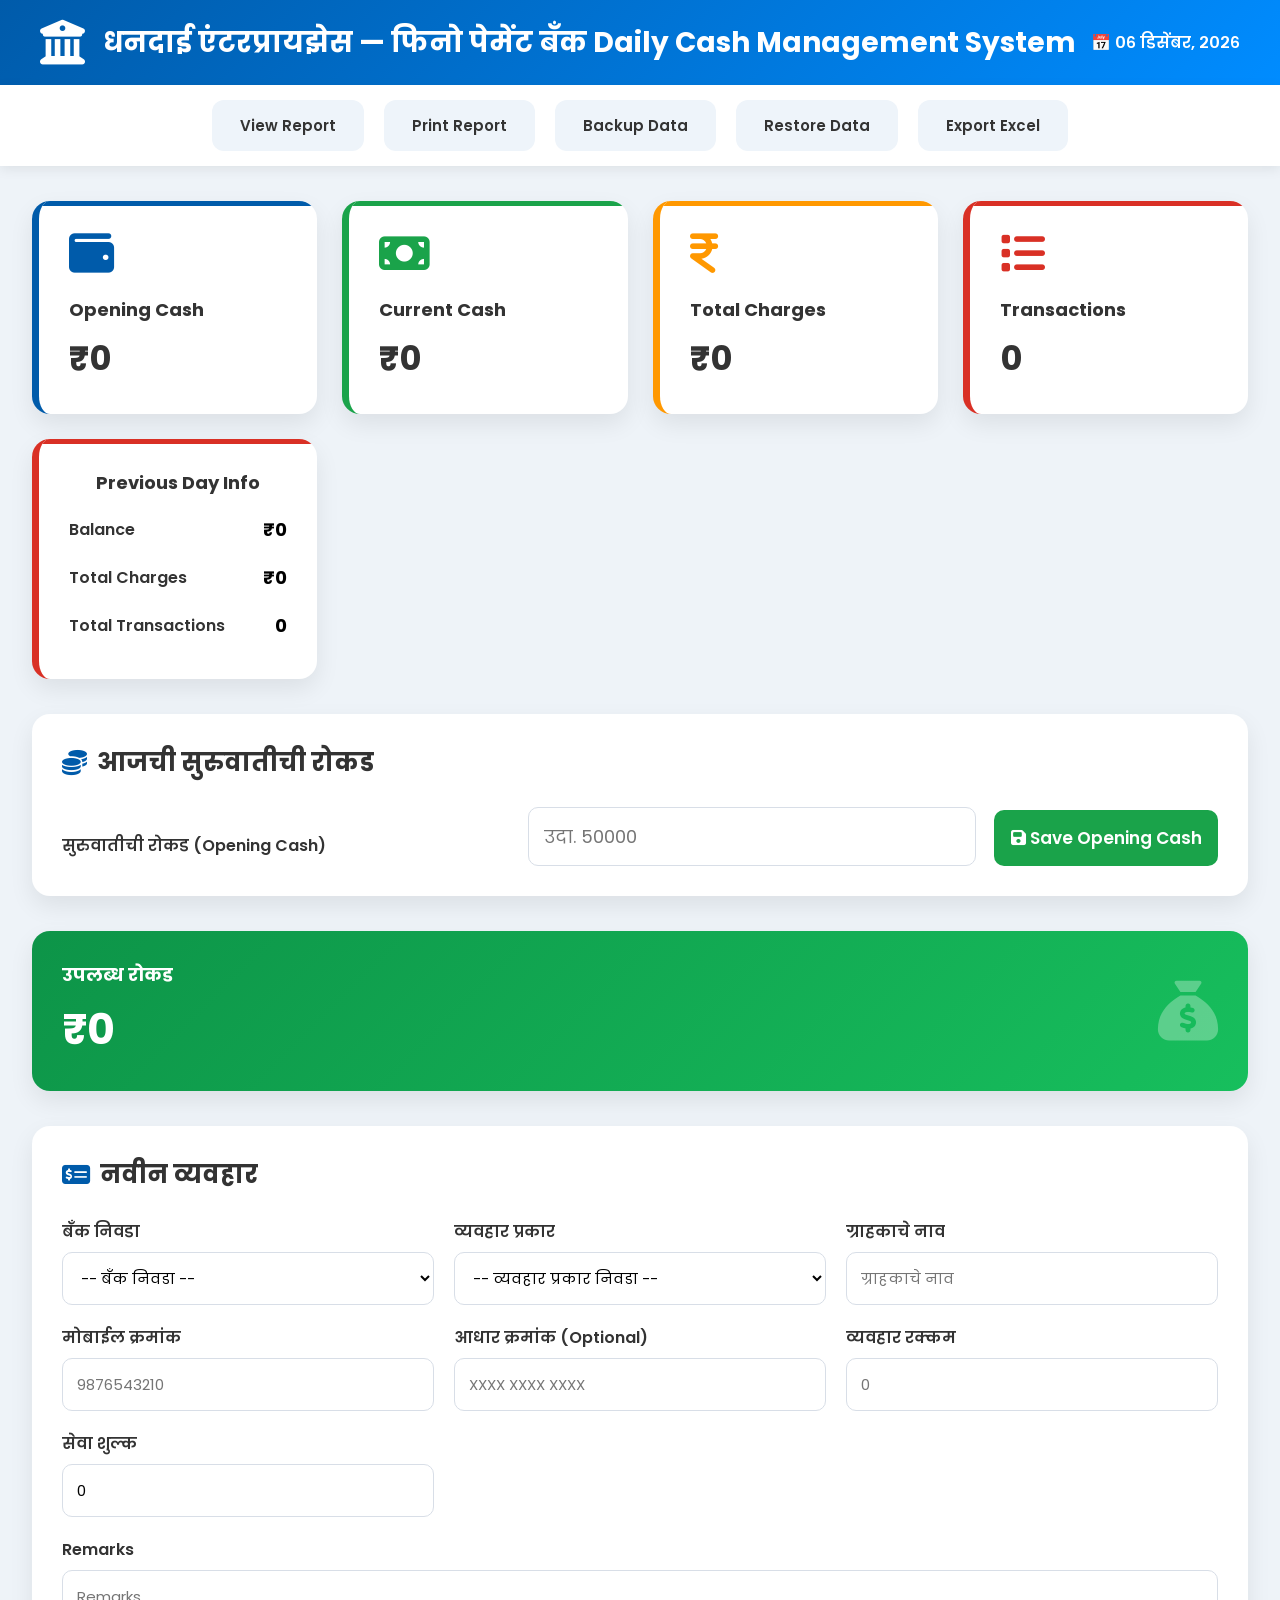
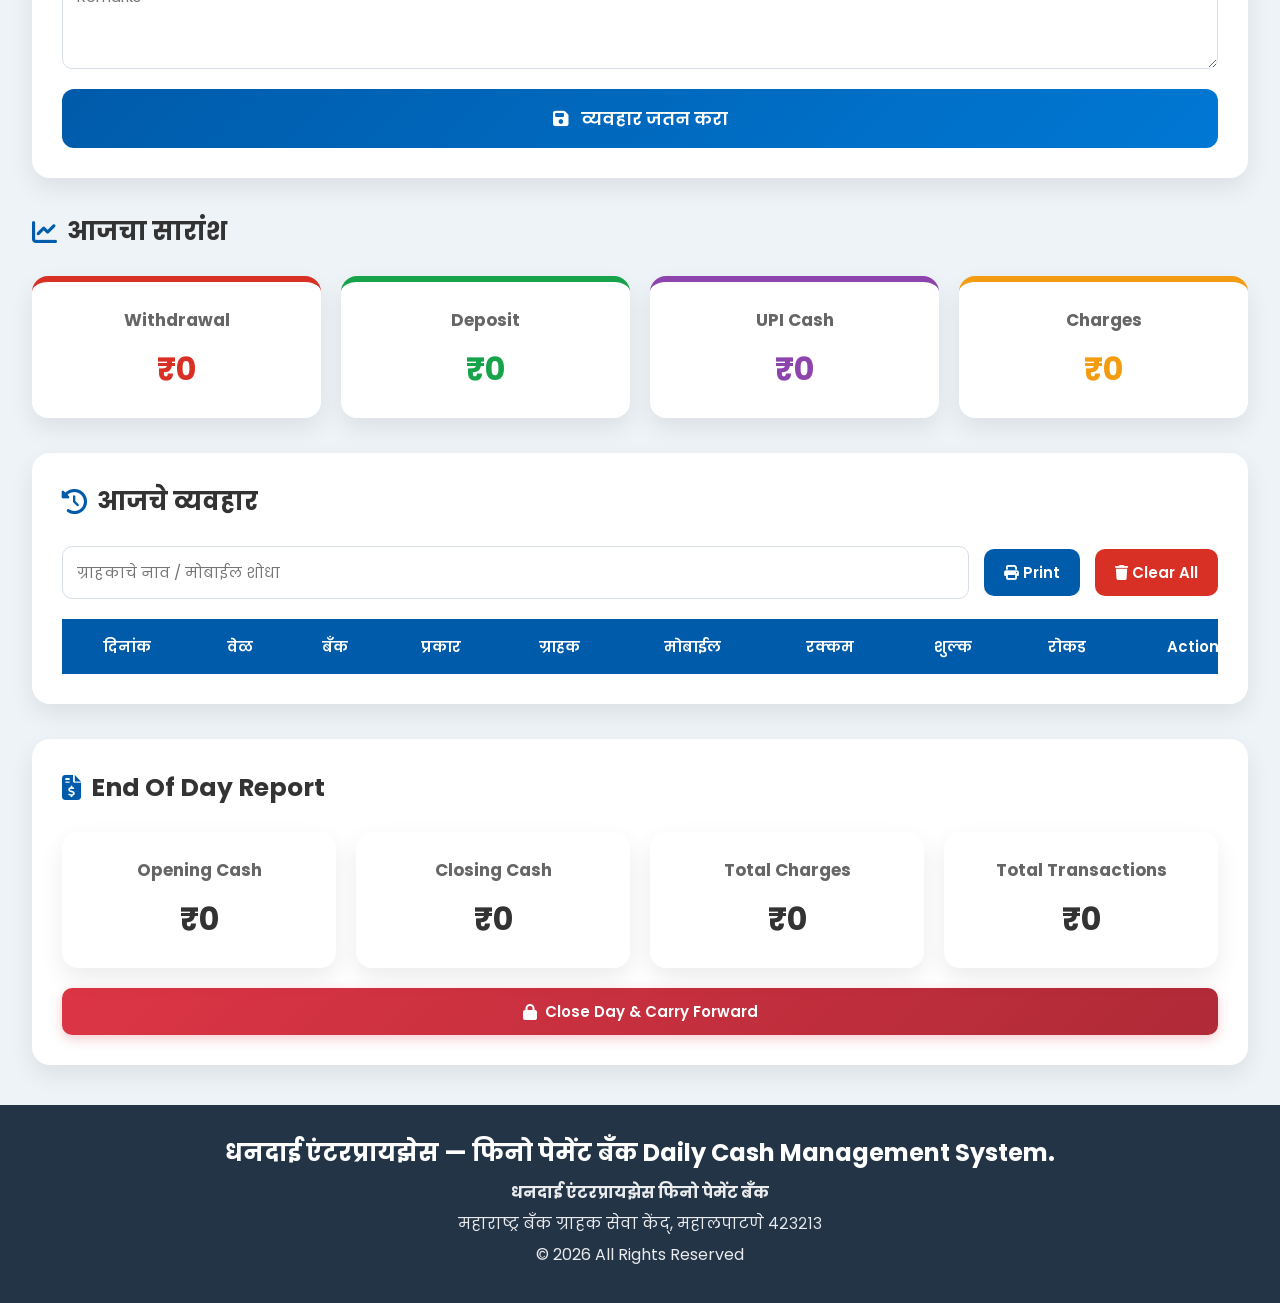
==== commit 3d65729f: "new changes added" ====
--- a/Index.html
+++ b/Index.html
@@ -11,7 +11,7 @@
 
     <title>
        
-धनदाई एंटरप्रायझेस</strong> —फिनो पेमेंट & महाराष्ट्र बँक  Cash Management System
+धनदाई एंटरप्रायझेस फिनो पेमेंट बँक Daily Cash Management System
     </title>
 
     <!-- Font Awesome -->
@@ -53,12 +53,9 @@
         <div>
 
             <h1>
-धनदाई एंटरप्रायझेस</strong> —फिनो पेमेंट & महाराष्ट्र बँक  Cash Management System</h1>
-
-            <p>
-                फिनो पेमेंट|
-               महाराष्ट्र बँक ग्राहक सेवा  केंद्
-            </p>
+धनदाई एंटरप्रायझेस — फिनो पेमेंट बँक Daily Cash Management System</h1>
+
+            
 
         </div>
 
@@ -182,6 +179,39 @@
         </h2>
 
     </div>
+	<div class="card red">
+
+    <h3 class="card-title">Previous Day Info</h3>
+
+    <div class="info-row">
+        <span class="label">Balance</span>
+        <span class="value" id="previousDayCash">₹0</span>
+    </div>
+
+    <div class="info-row">
+        <span class="label">Total Charges</span>
+        <span class="value" id="carryForwardPrevdayCharges">₹0</span>
+    </div>
+
+    <div class="info-row">
+        <span class="label">Total Transactions</span>
+        <span class="value" id="PrevioustransactionCount">0</span>
+    </div>
+
+</div>
+	 <!-- <div class="card red"> -->
+        <!-- <span>Previous Day </span> -->
+        <!-- Balance <h1 id="previousDayCash"> </h1> -->
+       <!-- <br> -->
+		<!-- <span>charges</span> -->
+        <!-- <h1 id="previousDayCharges"> </h1> -->
+        <!-- <h3>total Transactions</h3> -->
+
+        <!-- <h2 id="PrevioustransactionCount"> -->
+            <!-- 0 -->
+        <!-- </h2> -->
+
+    <!-- </div> -->
 
 </section>
 
@@ -848,13 +878,13 @@
         <h3>
 
             
-धनदाई एंटरप्रायझेस</strong> —फिनो पेमेंट & महाराष्ट्र बँक CSP Cash Management
+धनदाई एंटरप्रायझेस — फिनो पेमेंट बँक Daily Cash Management System.
 
         </h3>
 
         <p>
 
-           धनदाई एंटरप्रायझेस</strong> फिनो पेमेंट बँक, </p>
+          <strong> धनदाई एंटरप्रायझेस फिनो पेमेंट बँक</strong> </p>
         <p>महाराष्ट्र बँक ग्राहक सेवा  केंद्, महालपाटणे ४२३२१३
 
         </p>
--- a/style.css
+++ b/style.css
@@ -33,6 +33,50 @@
 
 }
 
+.card-title{
+    font-size:20px;
+    font-weight:700;
+    margin-bottom:15px;
+    text-align:center;
+}
+
+.info-row{
+
+    display:flex;
+
+    justify-content:space-between;
+
+    align-items:center;
+
+    padding:10px 0;
+
+    border-bottom:1px solid rgba(255,255,255,.15);
+
+}
+
+.info-row:last-child{
+
+    border-bottom:none;
+
+}
+
+.label{
+
+    font-size:16px;
+
+    font-weight:600;
+
+}
+
+.value{
+
+    font-size:18px;
+
+    font-weight:700;
+
+    color:black;
+
+}
 
 /* =========================================================
    VARIABLES
